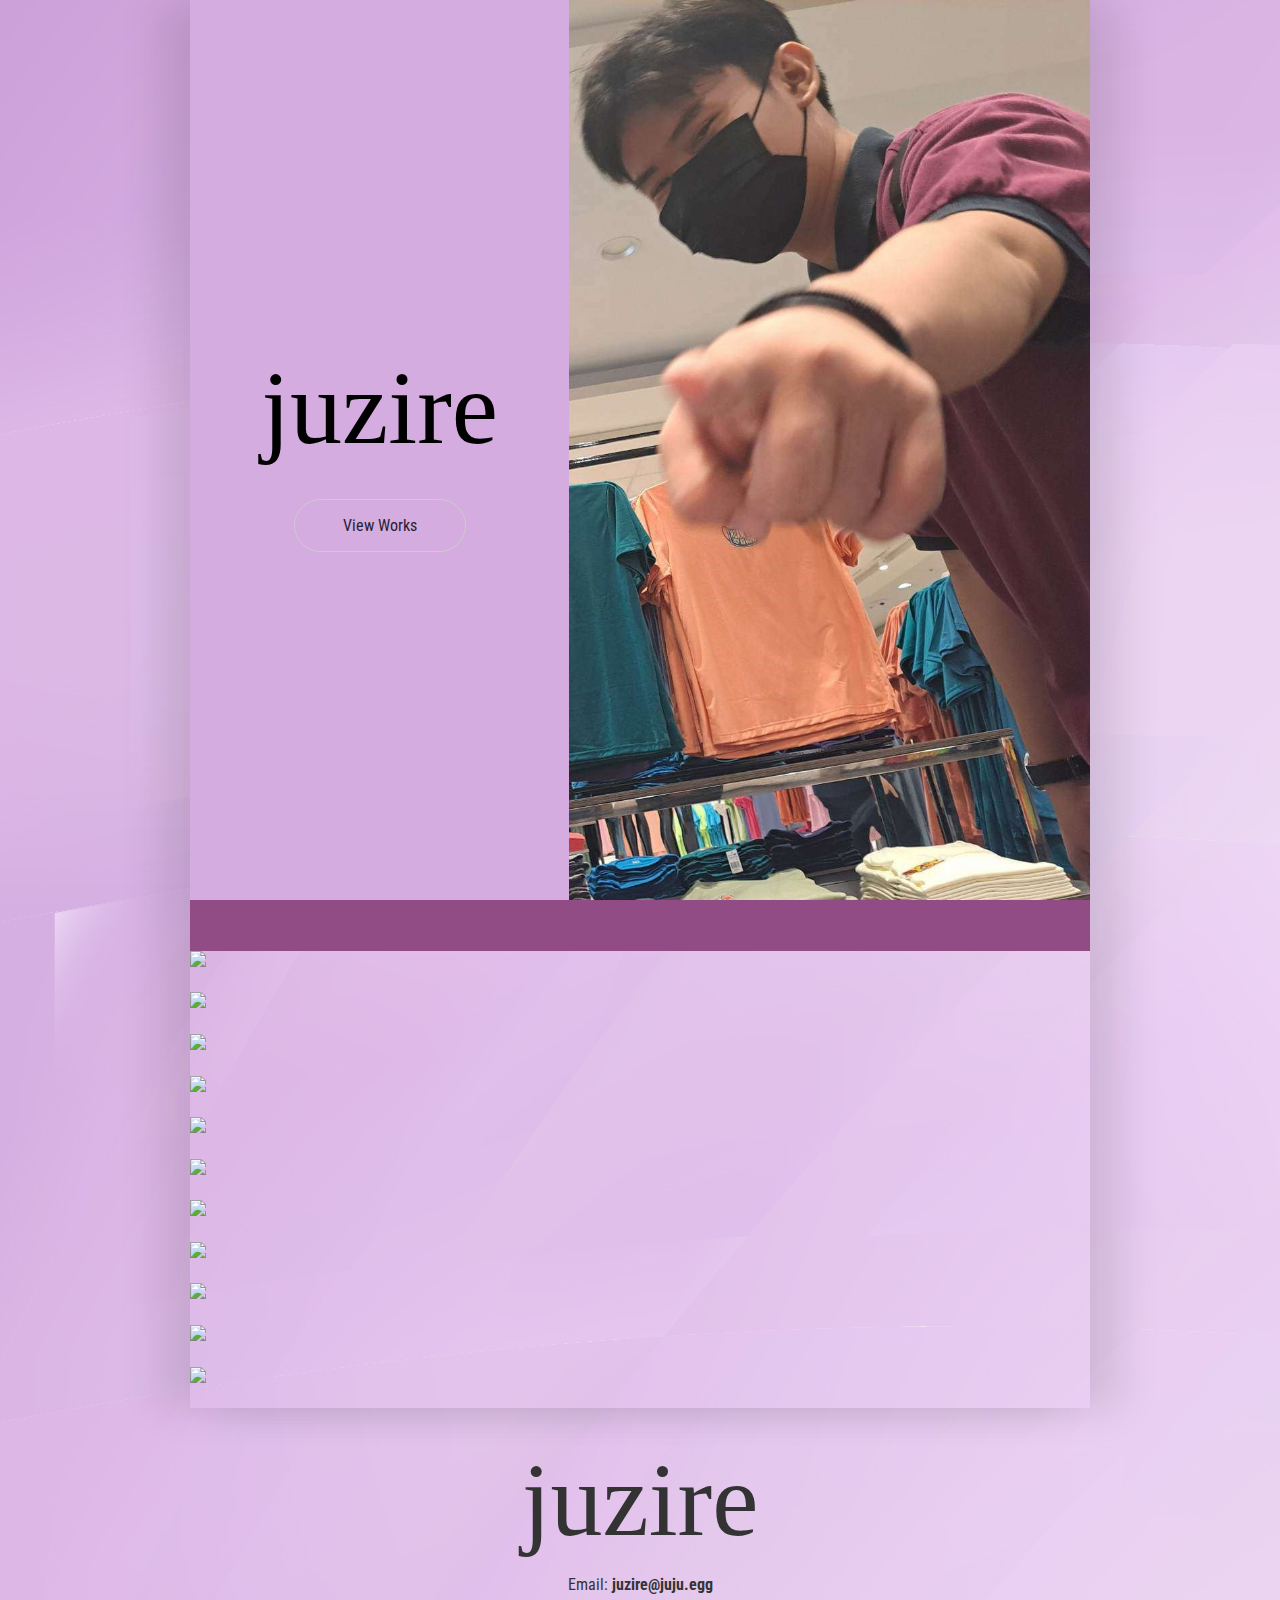
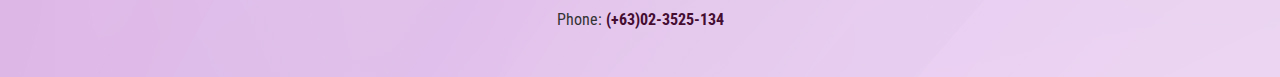
==== index.html @ 89fd5426 "Update index.html" ====
<!DOCTYPE html>
<html lang="en">
<head>
    <meta charset="UTF-8">
    <meta name="viewport" content="width=device-width,
    initial-scale=1.0">
    <meta http-equiv="X-UA-Compatible" content="ie=edge">
    <link rel="stylesheet" type="text/css" href="style.css">
    <title>website_PORTFOLIO</title>
</head>

<body>
    <main>
        <!--Landing Area-->
        <div id="landing">
            <div id="landing-text">
                <div id="landing-text-inner">
                    <h1>juzire</h1>
                    <a href="#images" class="btn" id="view-works">
                        View Works
                    </a>
                </div>
            </div>
            <div id="landing-image"></div>
        </div>
        <div id="images">
            <div id="header">
                <h3></h3>
            </div>
            <img src="pic/Screenshot 2023-11-15 211900.png">
	    <div class="caption">
            </div>
            <img src="./pic/1.jpg">
	    <div class="caption">
            </div>
            <img src="./pic/2.jpg">
	    <div class="caption">
            </div>
            <img src="./pic/3.jpg">
            <div class="caption">
            </div>
            <img src="./pic/5.jpg">
	    <div class="caption">
            </div>
	    <img src="./pic/CHARACTER THAT WILL ANIMATE.png">
            <div class="caption">
            </div>
	    <img src="./pic/New Canvas.png">
            <div class="caption">
            </div>
	    <img src="./pic/kokak.png">
	    <div class="caption">
	    </div>
	    <img src="./pic/re.jpg">
	    <div class="caption">
	    </div>
	    <img src="./pic/Removal Examination (Practical) - ARG.jpg">
	    <div class="caption">
	    </div>
	    <img src="./pic/New Canvas (2).png">
	    <div class="caption">
	    </div>
        </div>
    </main>

    <footer>
        <h3>juzire</h3>
        <p>Email: <strong>juzire@juju.egg</strong></p>
        <p>Phone:
            <a href="+3595555555">
                <strong>(+63)02-3525-134</strong>
            </a>
        </p>
    </footer>

</body>
 
</html>
---- style.css ----
@import url('https://fonts.googleapis.com/css?family=Roboto+Condensed');

html {
    scroll-behavior: smooth;
}

body {
    font-family: 'Roboto Condensed', sans-serif;
    margin: 0;
    background: url('107103-light-purple-abstract.jpg');
    height: auto;
}

h1 {
    font-weight: 400;
    font-size: 6.5rem;
	font-family: 'Garamond' ,serif;
    text-transform: none;
    margin: 0;
}

h2 {
    font-weight: 400;
    font-size: 6.0rem;
	font-family: 'Brush Script MT',cursive;
    text-transform: none;
    margin: 0;
}

img {
    display: block;
    width: 100%;
}

main {
    max-width: 900px;
    margin: auto;
    box-shadow: 30px 0px 40px rgba(0, 0, 0, 0.1), -30px 0px 40px rgba(0, 0, 0, 0.1)
}

#landing {
    background: #d4acdf;
	background-position: center top; 
	background-size: cover;
}

#landing-text {
    display: flex;
    flex: 0 1 40vw;
    height: 50vh;
    justify-content: center;
    align-items: center;
    text-align: center;
    padding-right: 1rem;
    padding-left: 1rem;
}

#landing-text h2 {
    color: #761f68;
}

#landing-image {
    background: url('IMG_20231114_223618.jpg');
    background-position: center;
    background-size: cover;
    background-repeat: no-repeat;
    height: 50vh;
    flex: 0 1 60vw;
    margin: 0;
}

.btn {
    padding: 0.5rem 2rem;
    border: 1px solid #ccc;
    display: inline-block;
    margin: 2rem 0 0;
    border-radius: 50px;
    text-decoration: none;
    color: #261e30;
    transition: background 500ms ease;
}

.btn:hover {
    background: #761f68;
}

#header {
    padding: 1.0rem;
    text-align: center;
    background: #914c86;
    color: #fff;
}

#header h2 {
    border-left: 1px dotted #fff;
    border-right: 1px dotted #fff;
    display: inline-block;
    padding-right: 1rem;
    padding-left: 1rem;
}

.caption {
    padding: 0.8rem;
    text-align: center;
}

footer {
    text-align: center;
    padding: 2rem 1rem;
    margin: auto;
    color: #333;
}

footer h3 {
    font-weight: 400;
    font-size: 6.5rem;
	font-family: 'Garamond' ,serif;
    text-transform: none;
    margin: 0;
}

footer p a {
    text-decoration: none;
    color: #440d31;
}

/*Screen Sizes 500px +*/

@media(min-width: 31.25rem) {
    #landing {
        display: flex;
        height: 100%;
    }

    #landing-text {
        height: 100vh;
    }

    #landing-image {
        height: 100vh;
    }
}

/*Screen Sizes 700px +*/

@media(min-width: 43.75rem) {
    .btn {
        padding: 1rem 3rem;
    }
}
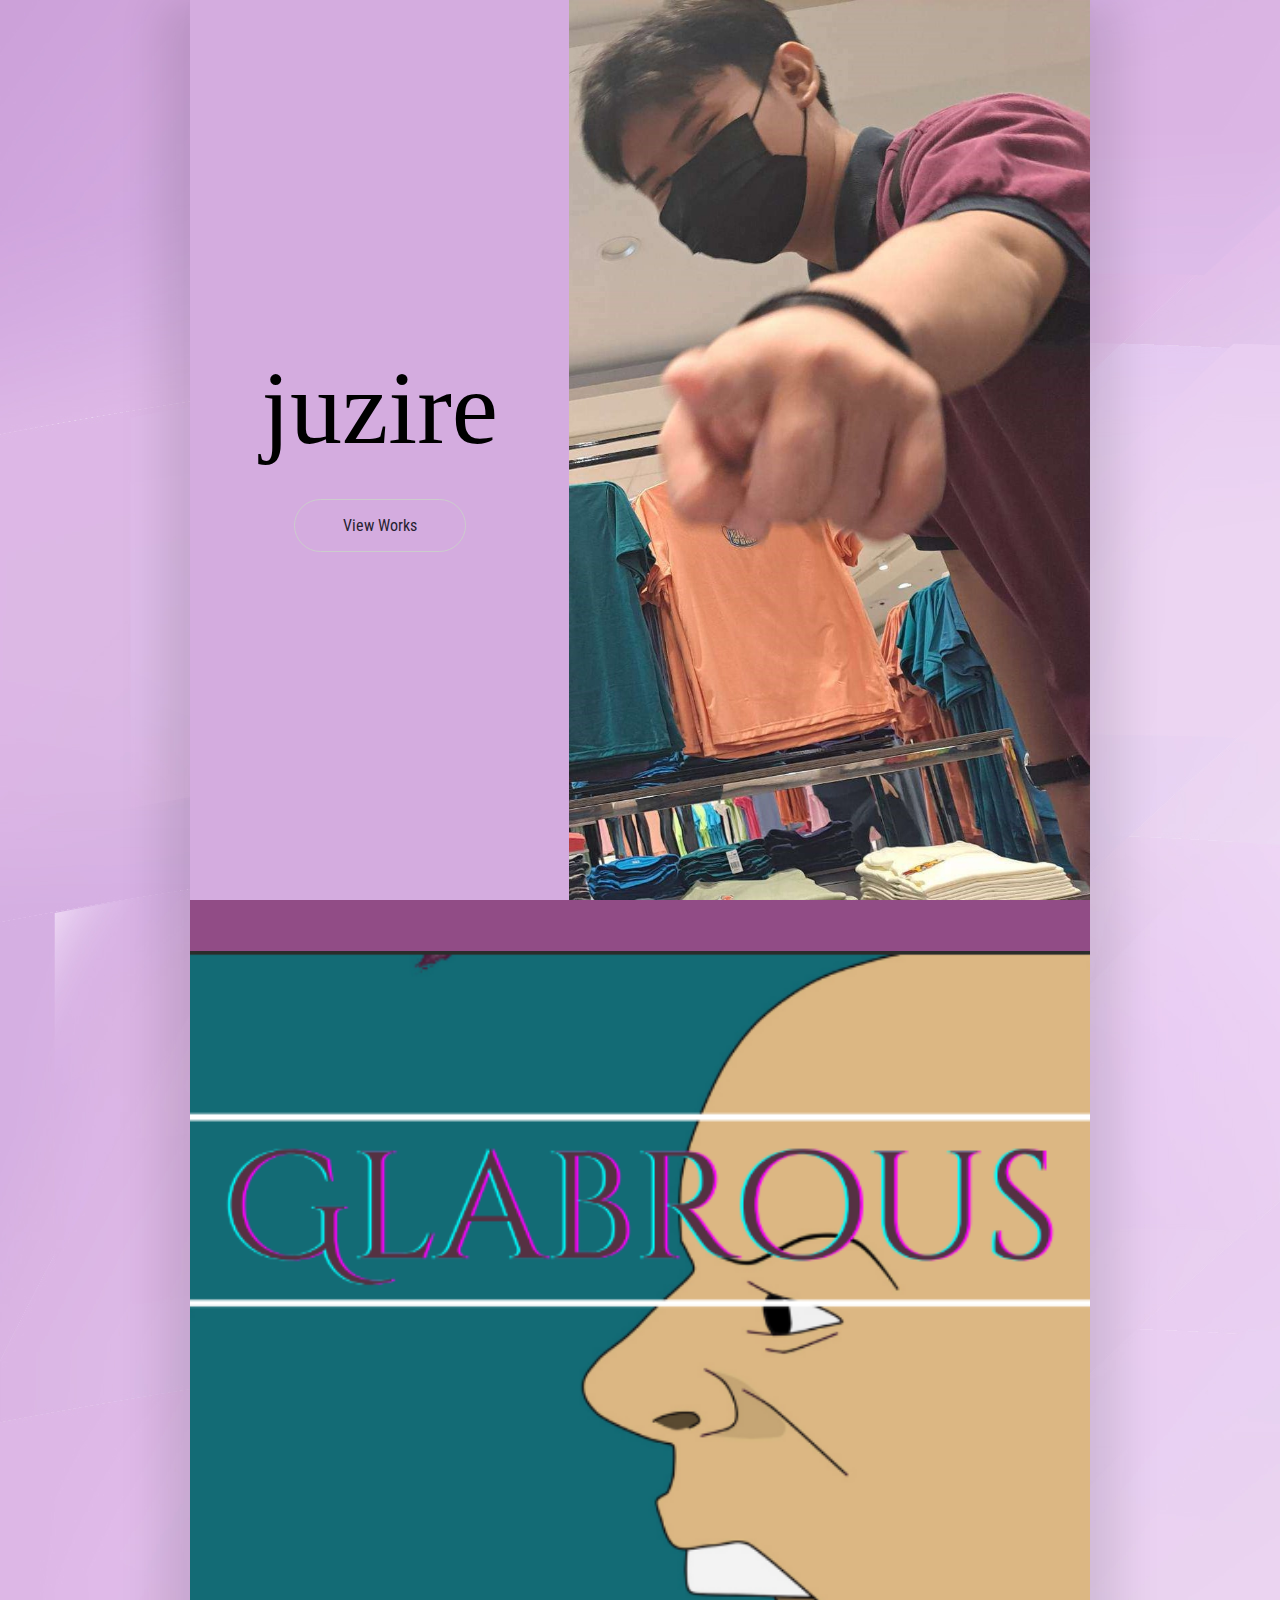
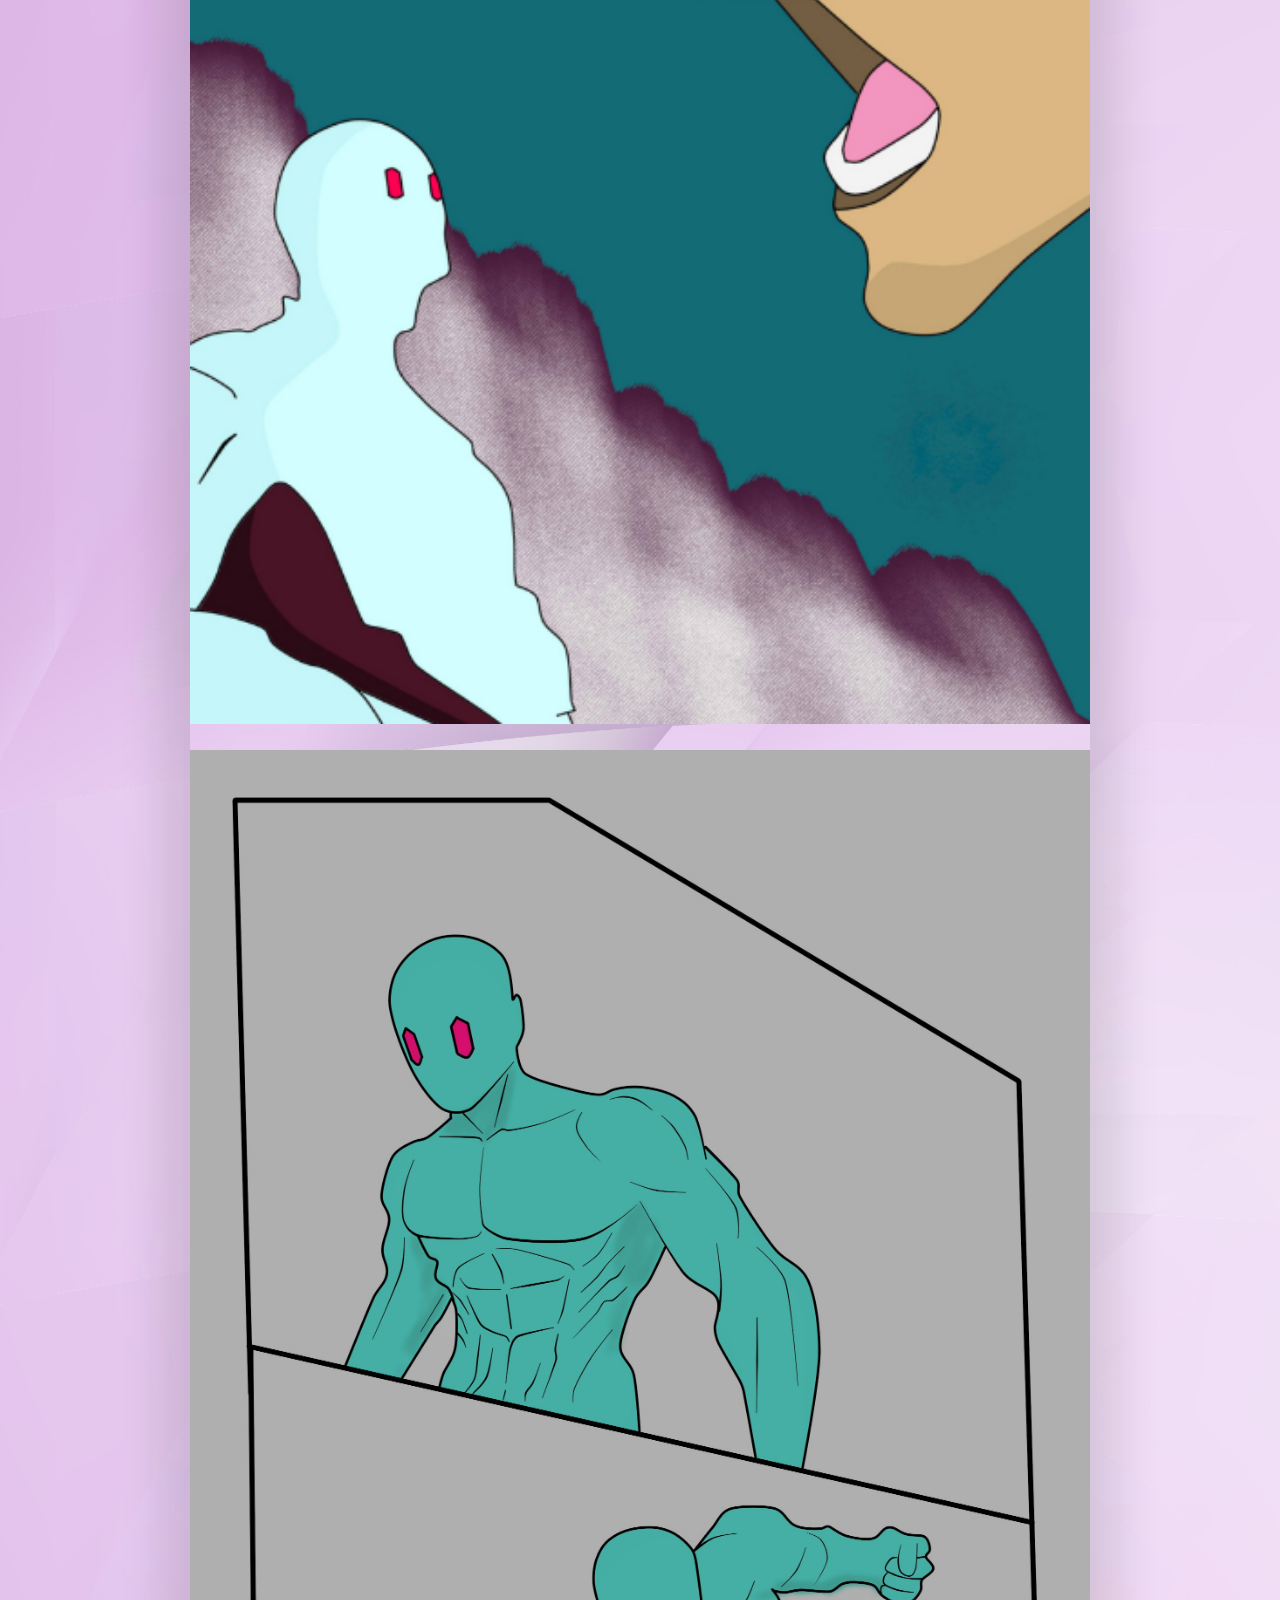
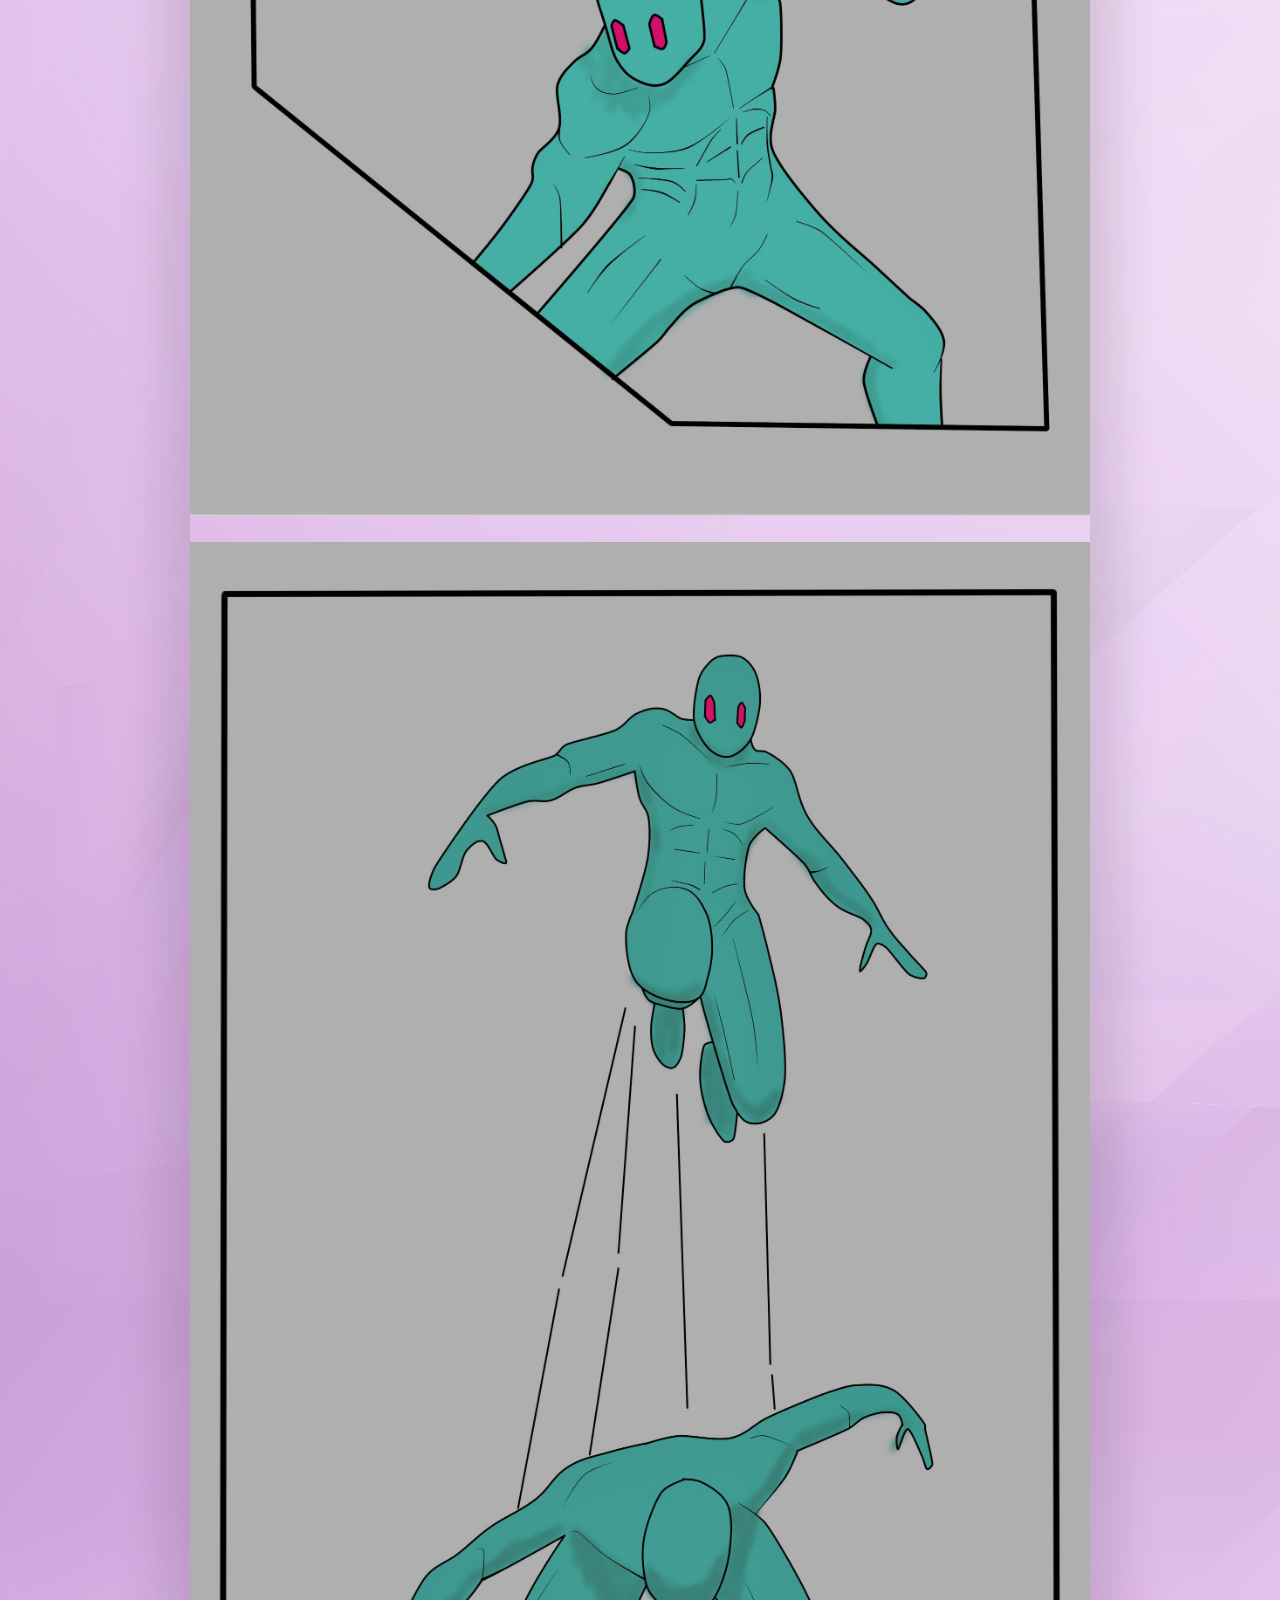
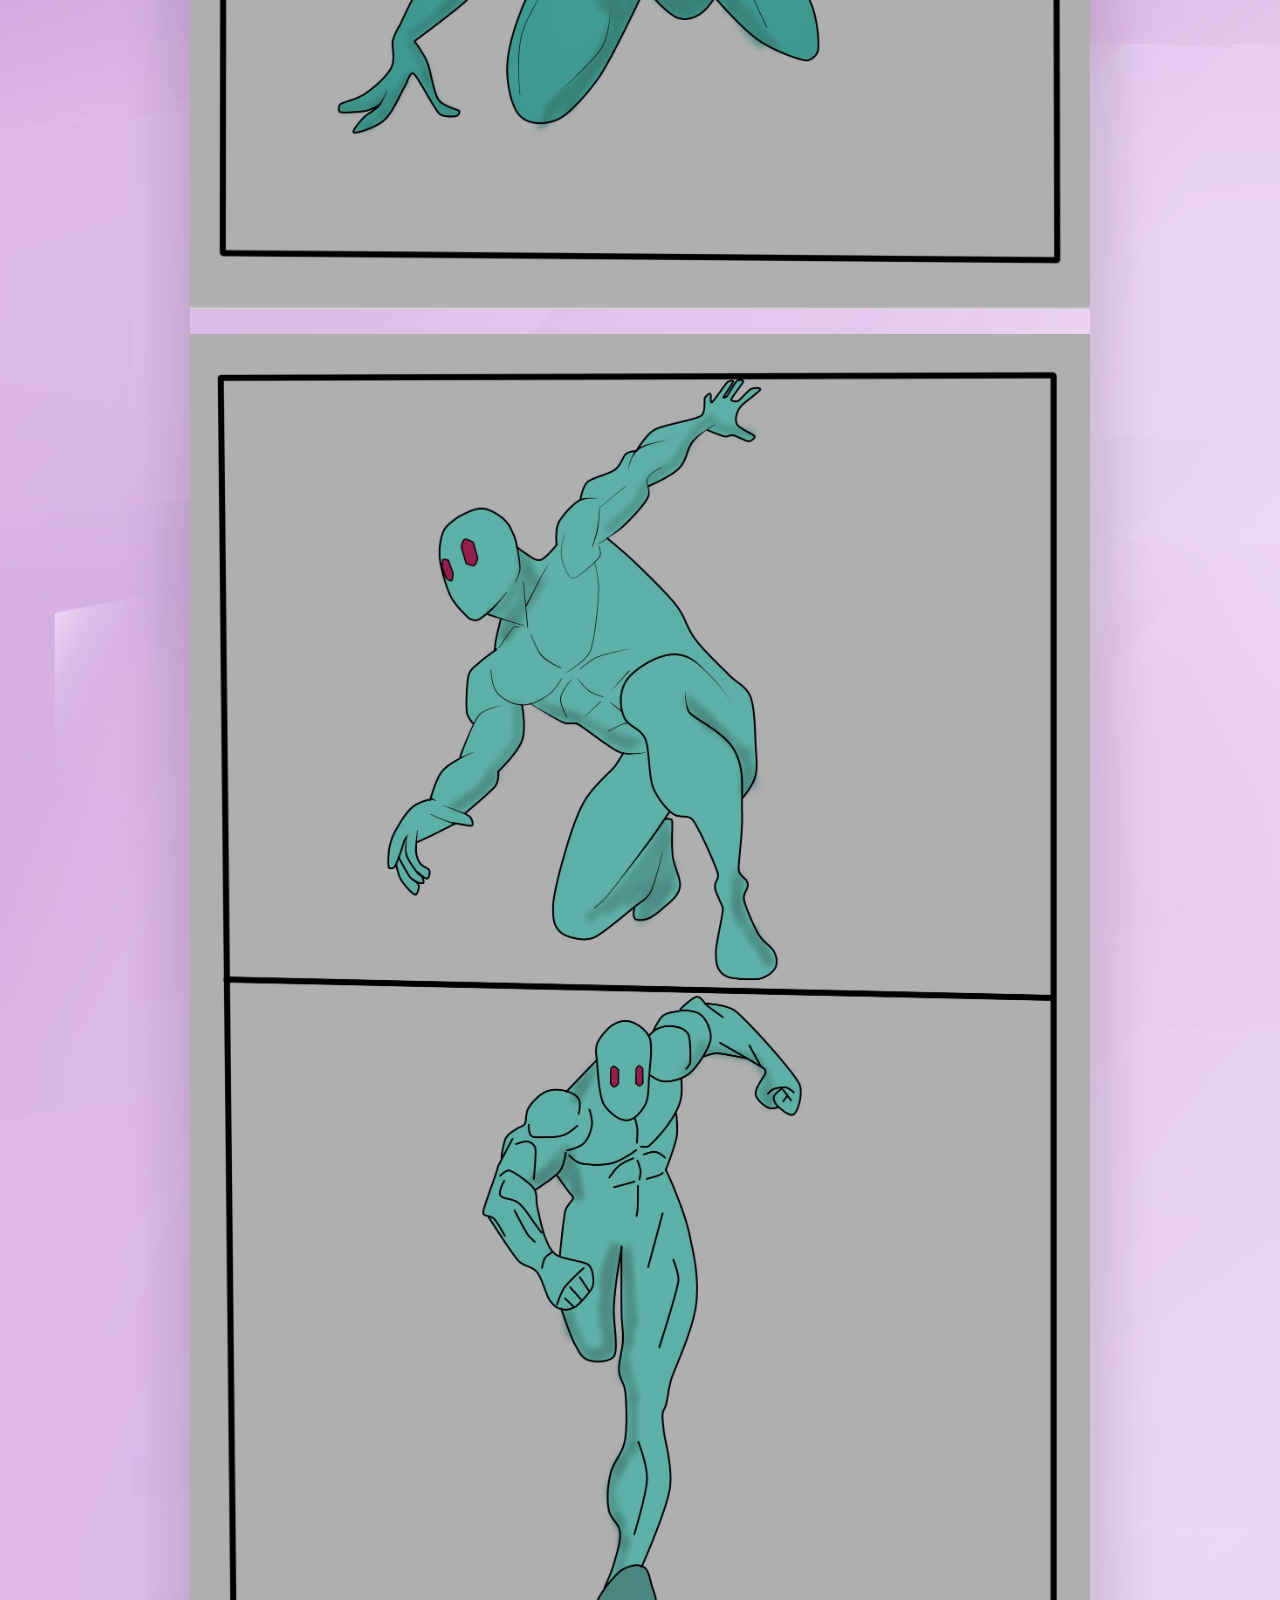
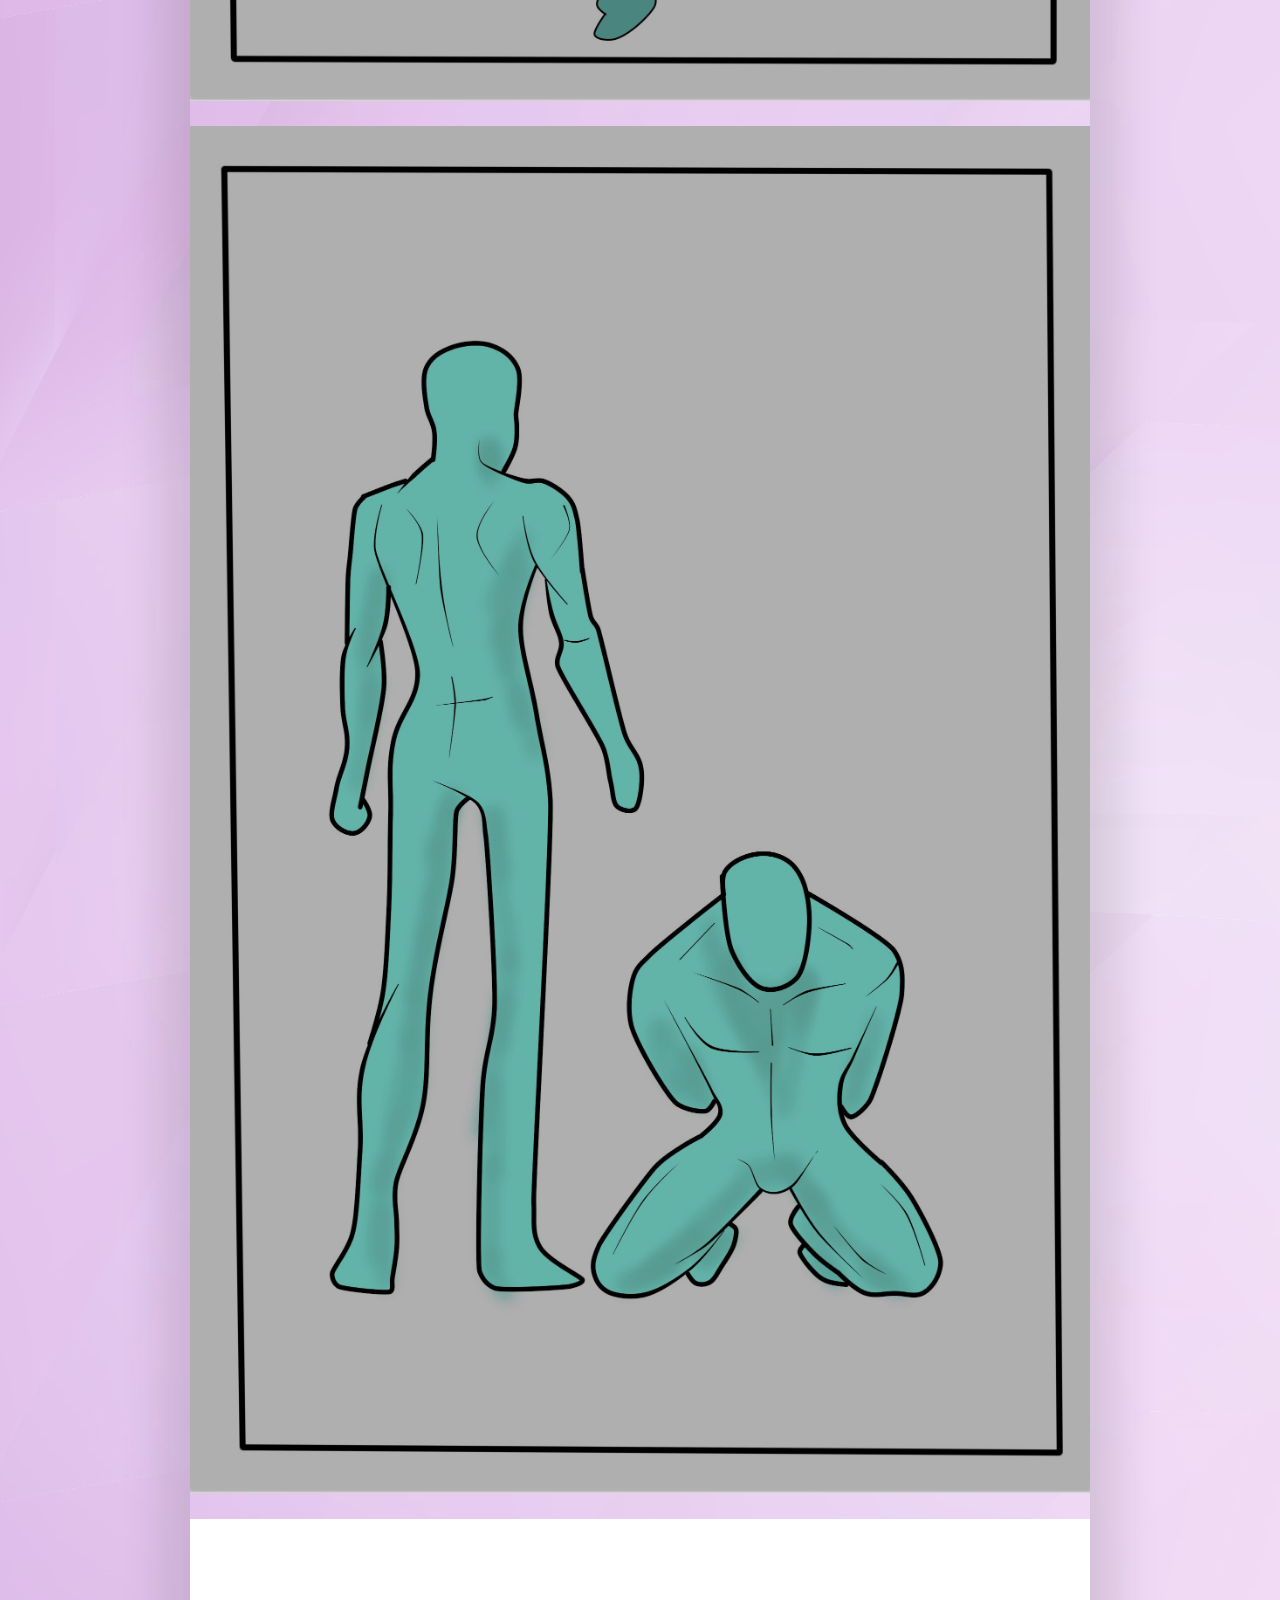
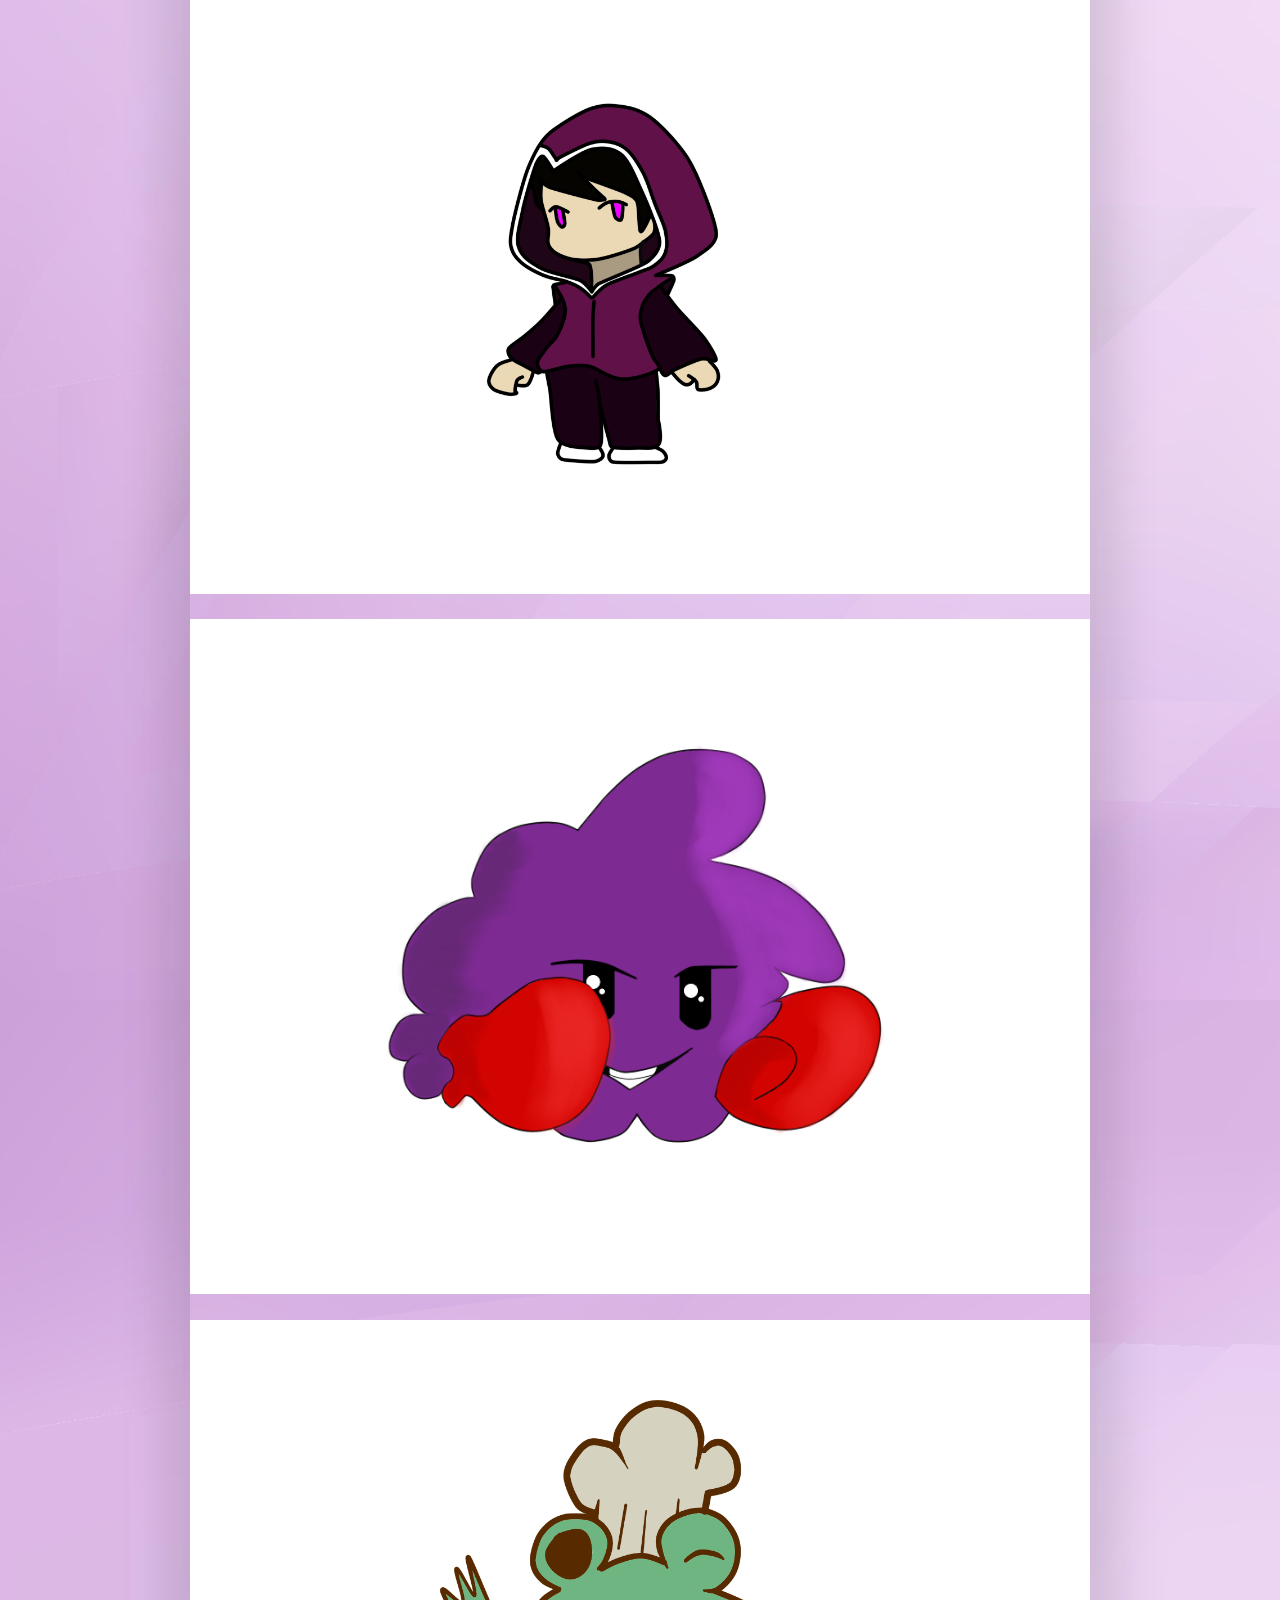
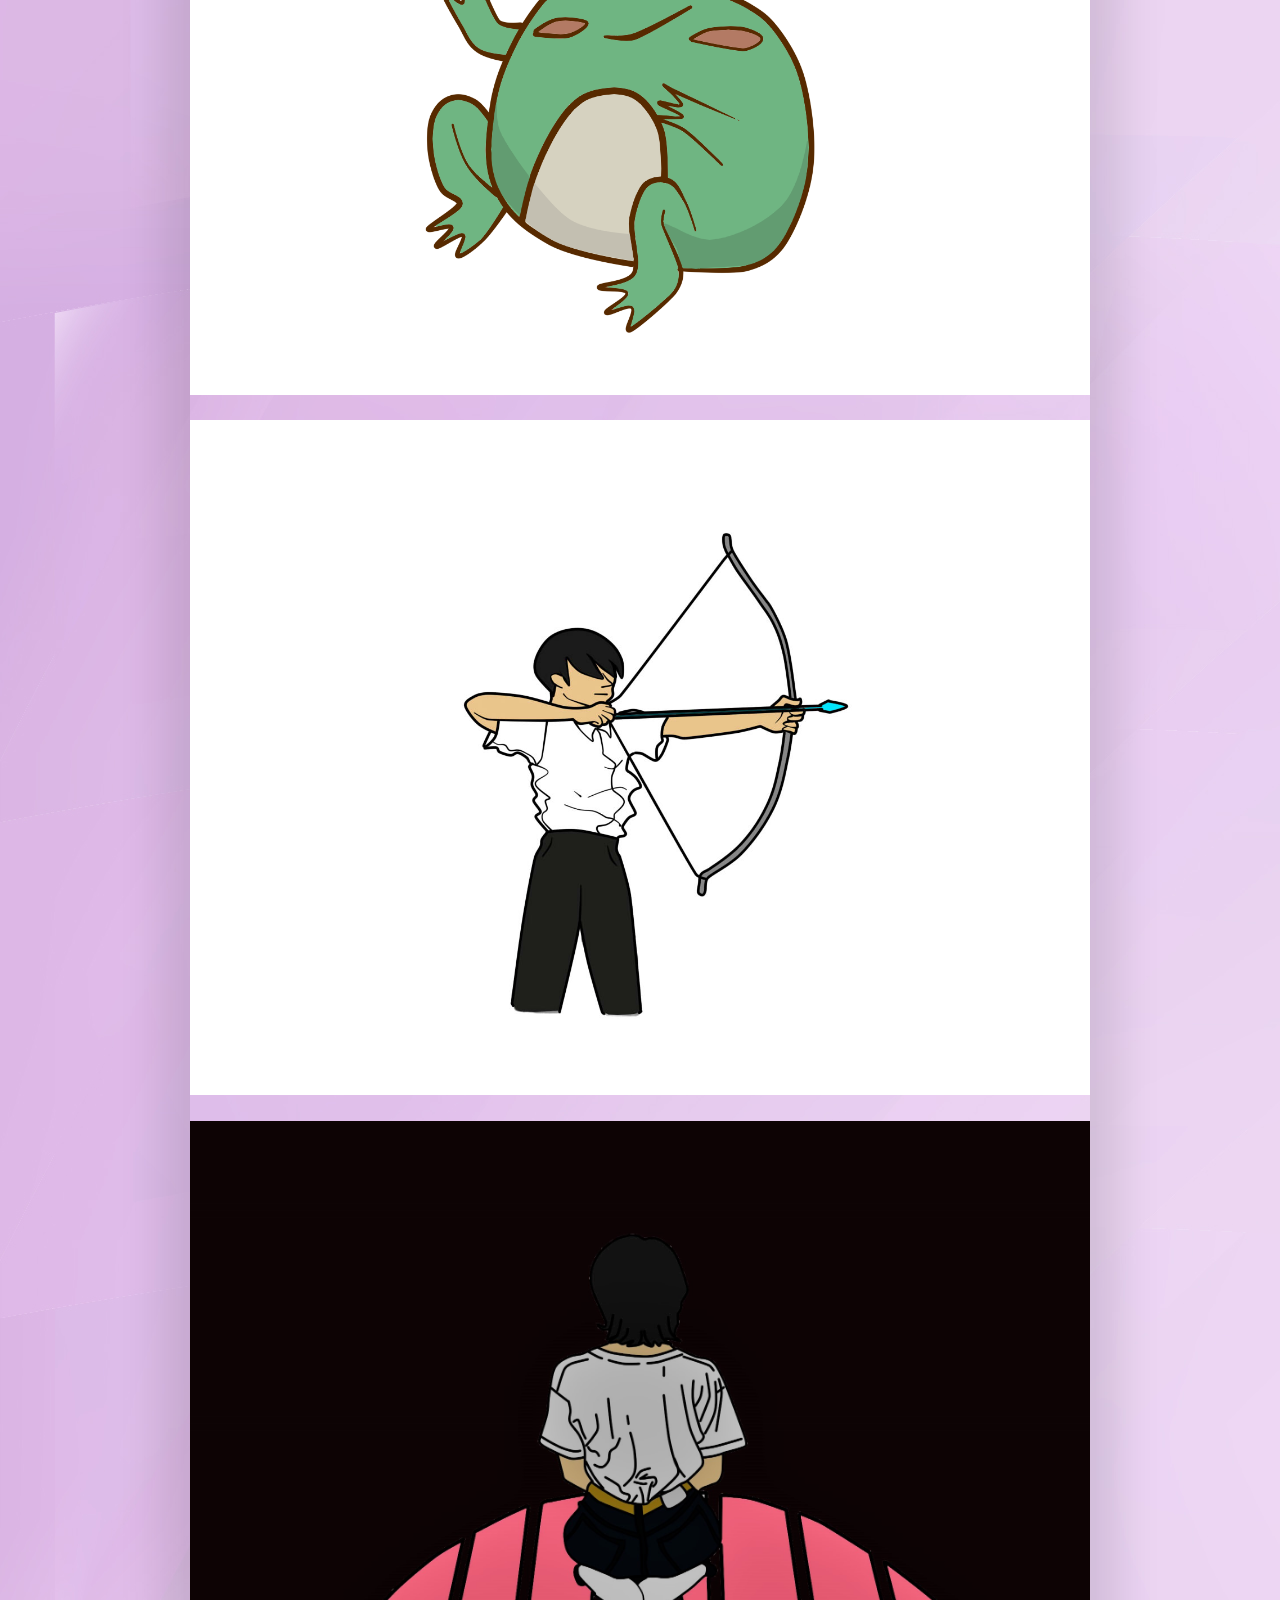
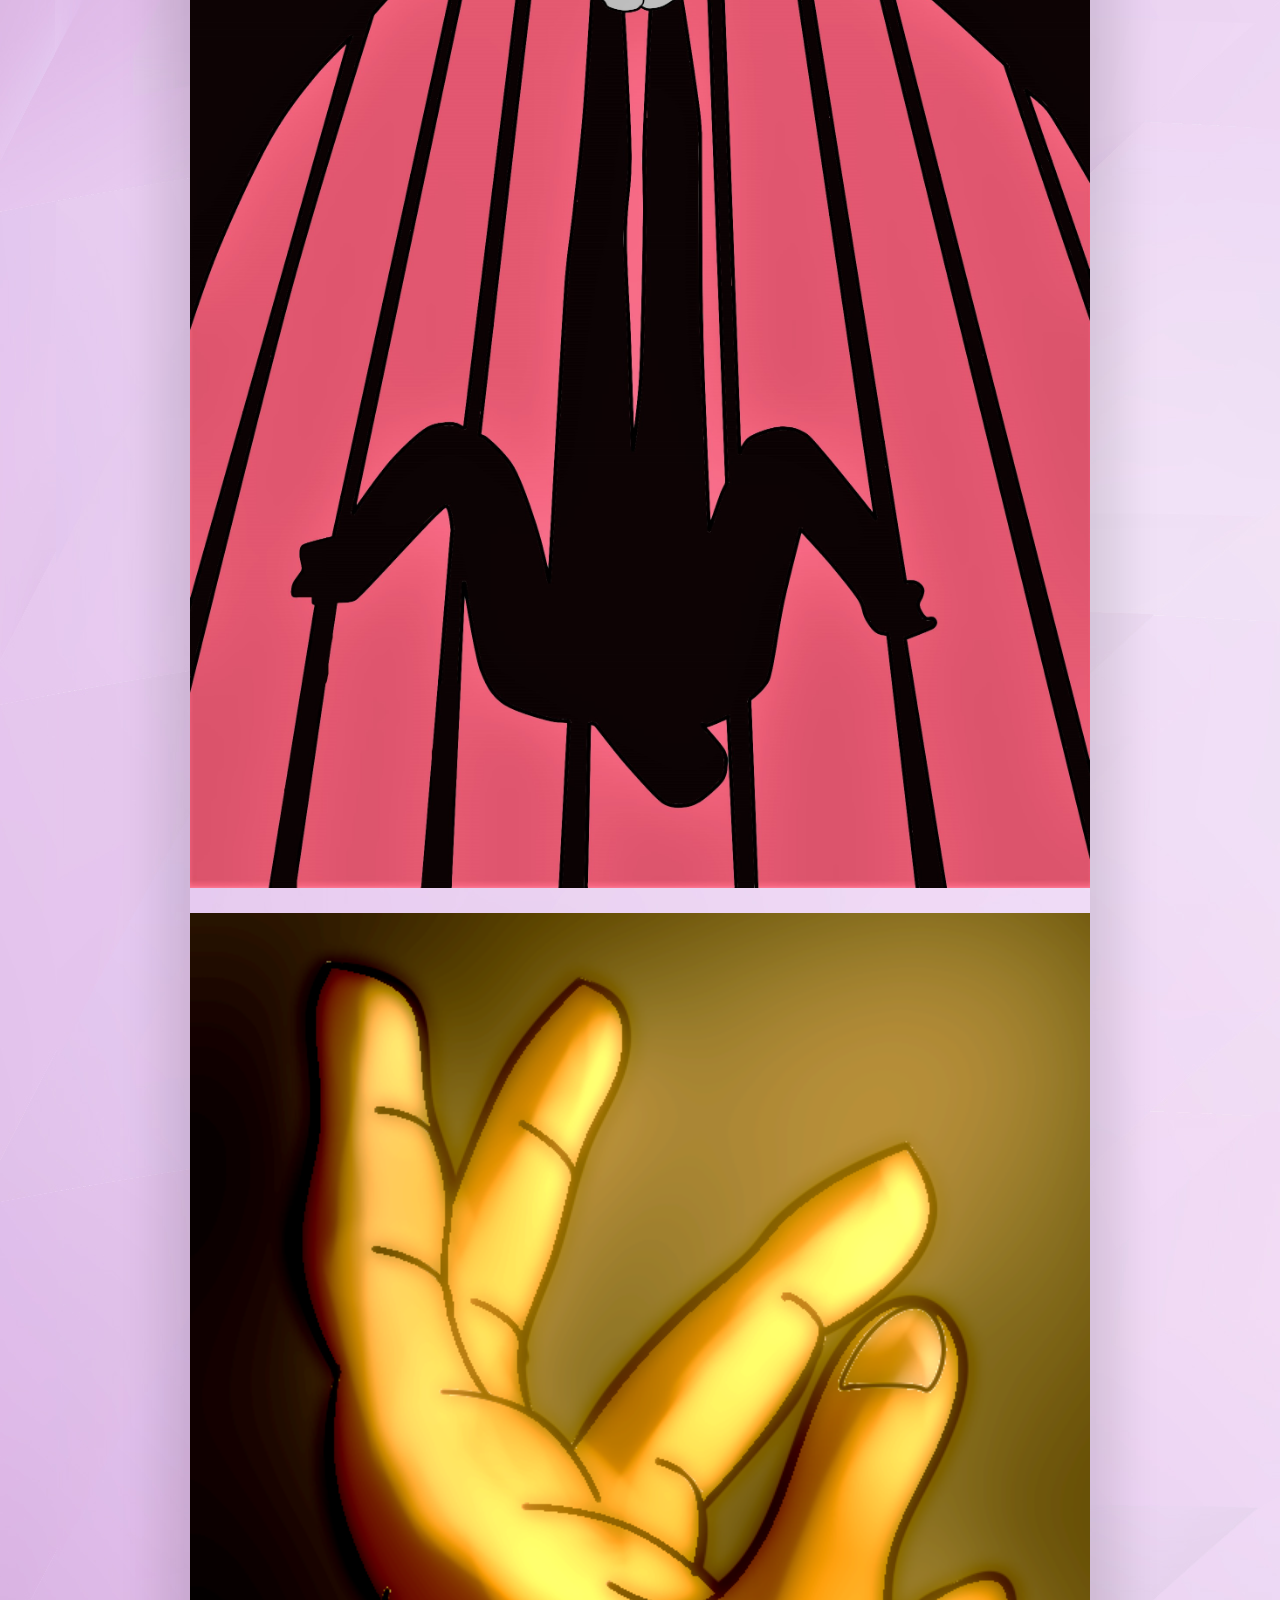
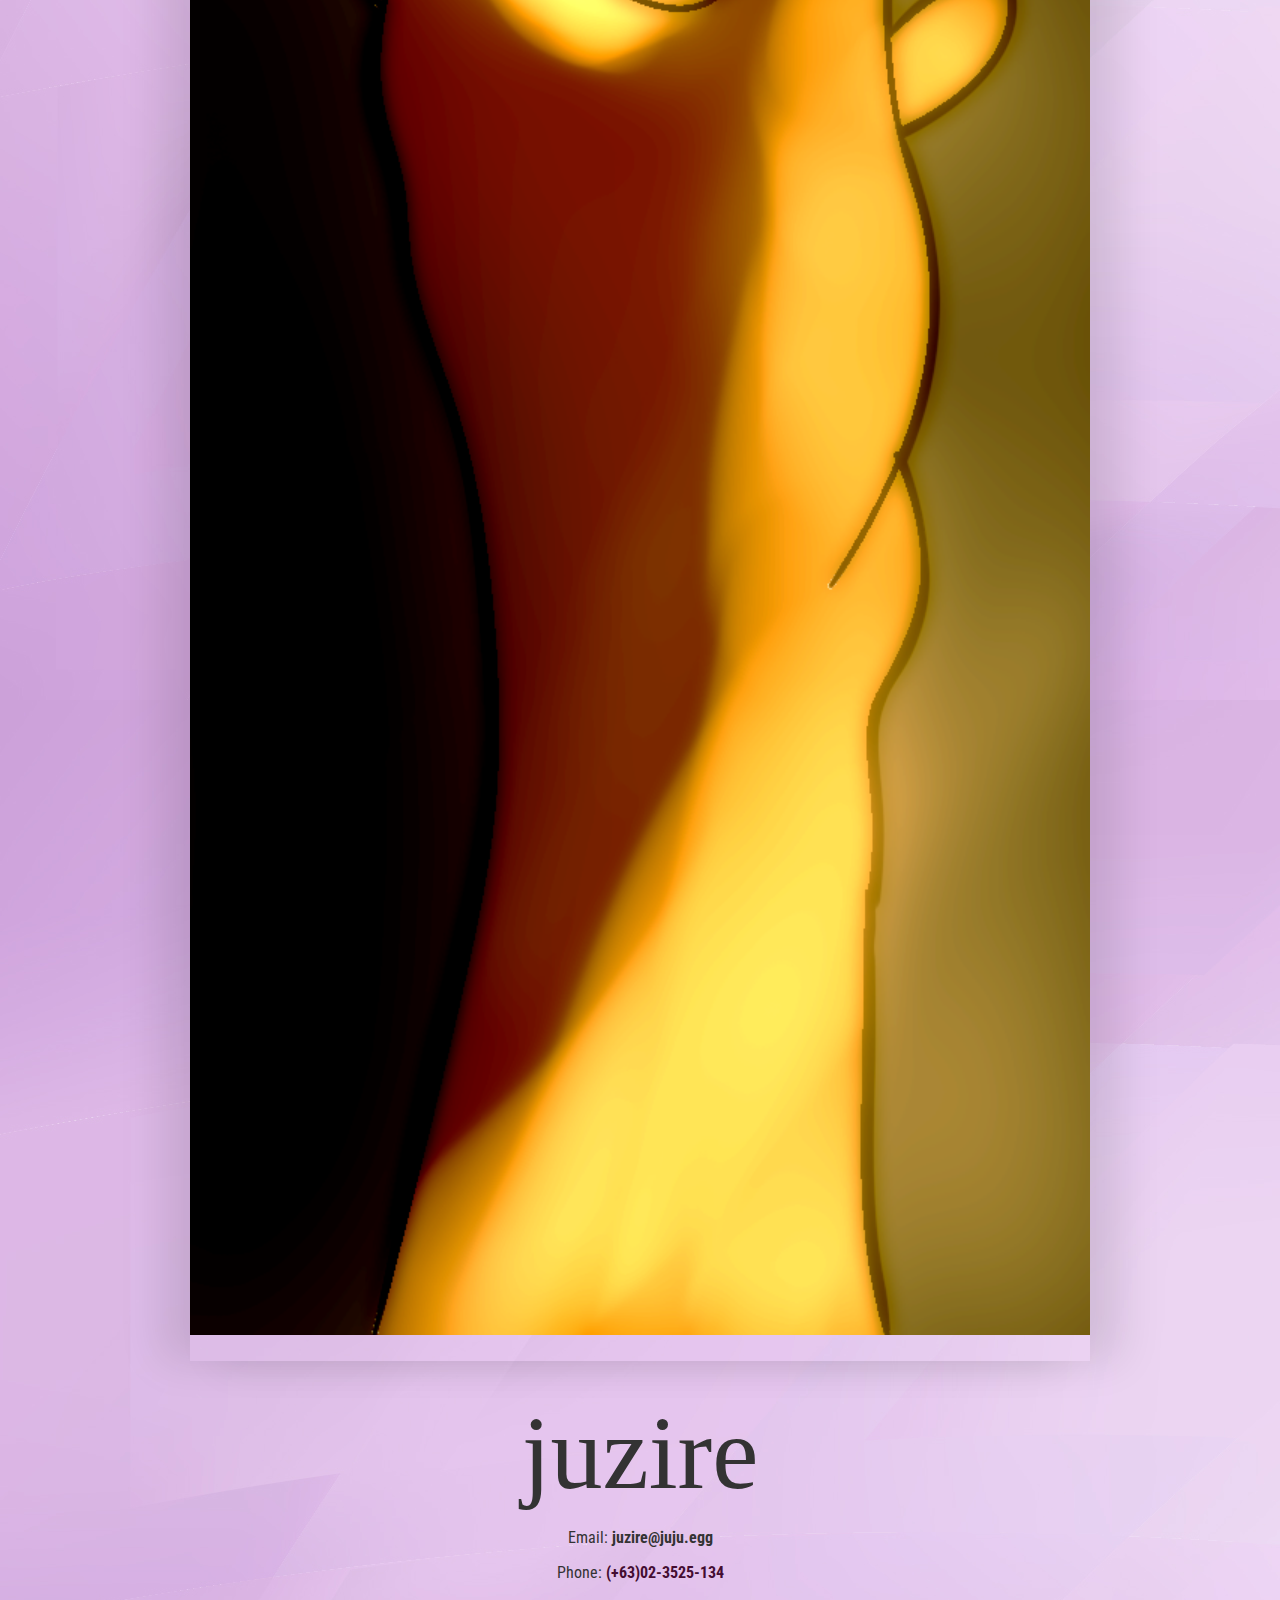
==== commit ce3ba197: "Update index.html" ====
--- a/index.html
+++ b/index.html
@@ -27,37 +27,37 @@
             <div id="header">
                 <h3></h3>
             </div>
-            <img src="pic/Screenshot 2023-11-15 211900.png">
+            <img src="./Screenshot%202023-11-15%20211900.png">
 	    <div class="caption">
             </div>
-            <img src="./pic/1.jpg">
+            <img src="./1.jpg">
 	    <div class="caption">
             </div>
-            <img src="./pic/2.jpg">
+            <img src="./2.jpg">
 	    <div class="caption">
             </div>
-            <img src="./pic/3.jpg">
+            <img src="./3.jpg">
             <div class="caption">
             </div>
-            <img src="./pic/5.jpg">
+            <img src="./5.jpg">
 	    <div class="caption">
             </div>
-	    <img src="./pic/CHARACTER THAT WILL ANIMATE.png">
+	    <img src="./CHARACTER THAT WILL ANIMATE.png">
             <div class="caption">
             </div>
-	    <img src="./pic/New Canvas.png">
+	    <img src="./New Canvas.png">
             <div class="caption">
             </div>
-	    <img src="./pic/kokak.png">
+	    <img src="./kokak.png">
 	    <div class="caption">
 	    </div>
-	    <img src="./pic/re.jpg">
+	    <img src="./re.jpg">
 	    <div class="caption">
 	    </div>
-	    <img src="./pic/Removal Examination (Practical) - ARG.jpg">
+	    <img src="./Removal Examination (Practical) - ARG.jpg">
 	    <div class="caption">
 	    </div>
-	    <img src="./pic/New Canvas (2).png">
+	    <img src="./New Canvas (2).png">
 	    <div class="caption">
 	    </div>
         </div>
